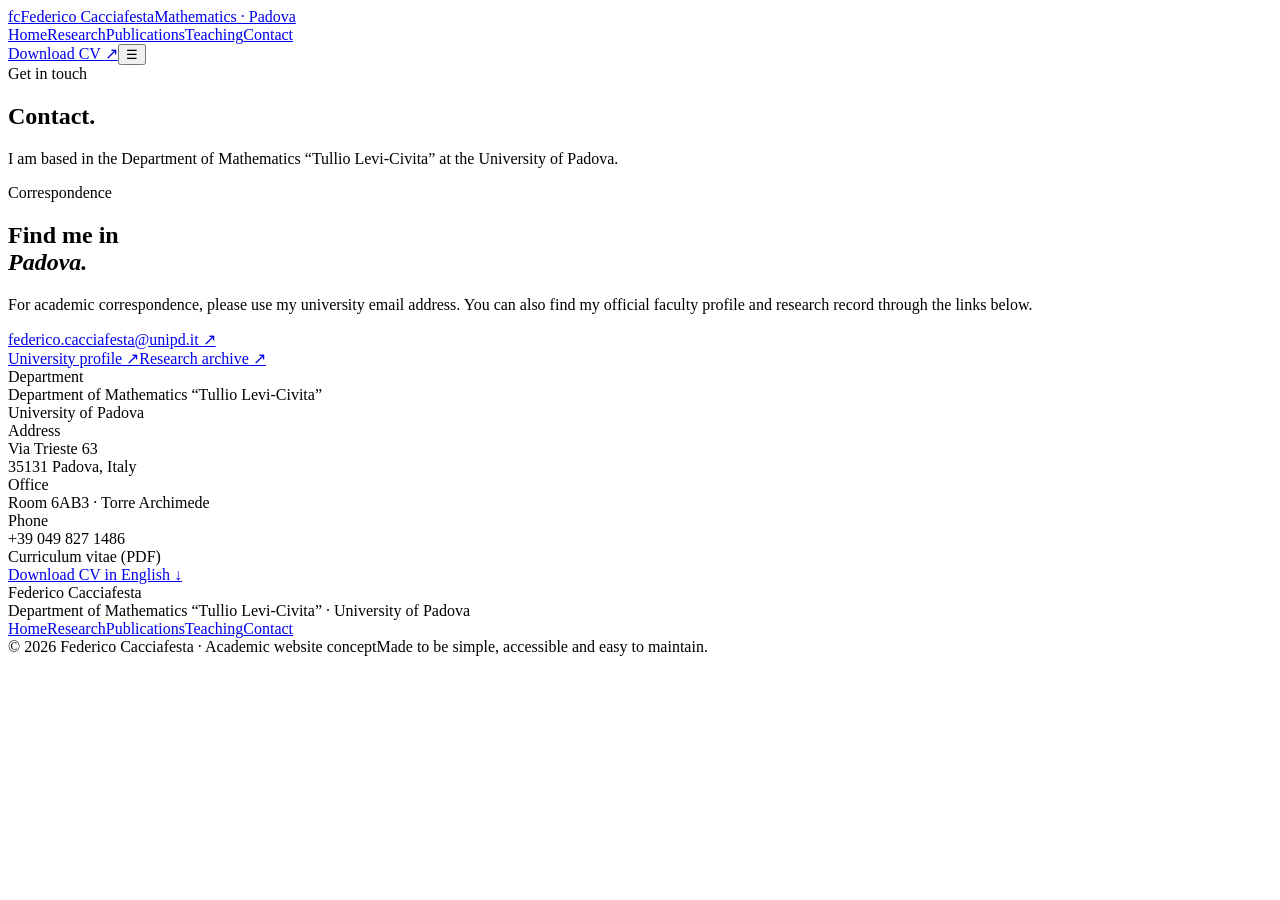
==== contact.html @ 2d8ecb3c "Add files via upload" ====
<!doctype html>
<html lang="en">
<head>
<meta charset="utf-8">
<meta name="viewport" content="width=device-width, initial-scale=1">
<meta name="theme-color" content="#182b32">
<meta name="description" content="Federico Cacciafesta — Associate Professor of Mathematics at the University of Padova. Research in dispersive PDEs, Dirac equations, singular potentials, and nonlinear dynamics.">
<title>Contact — University of Padova</title>
<link rel="icon" href="assets/favicon.svg" type="image/svg+xml">
<link rel="stylesheet" href="assets/style.css">
</head>
<body>
<div class="topline" aria-hidden="true"></div>
<header class="site-header" id="site-header"><div class="header-inner container"><a class="identity" href="index.html" aria-label="Federico Cacciafesta homepage"><span class="monogram">fc</span><span class="identity-type"><span class="identity-name">Federico Cacciafesta</span><span class="identity-sub">Mathematics · Padova</span></span></a><nav class="main-nav" aria-label="Main navigation"><a class="nav-link" href="index.html">Home</a><a class="nav-link" href="research.html">Research</a><a class="nav-link" href="publications.html">Publications</a><a class="nav-link" href="teaching.html">Teaching</a><a class="nav-link active" href="contact.html">Contact</a><a class="nav-link mobile-cv" style="display:none" href="assets/CV_Cacciafesta_EN.pdf" download="Federico_Cacciafesta_CV_EN.pdf">Download CV (PDF) ↓</a></nav><a class="nav-cv" href="assets/CV_Cacciafesta_EN.pdf" download="Federico_Cacciafesta_CV_EN.pdf" title="Full academic CV in English">Download CV <span aria-hidden="true">↗</span></a><button class="mobile-menu-btn" type="button" id="menu-toggle" aria-expanded="false" aria-label="Open menu">☰</button></div></header>
<main id="app" tabindex="-1"><div class="fade-in"><section class="page-lead"><div class="container"><div class="eyebrow"><span class="dot"></span>Get in touch</div><h1>Contact<span style="color:var(--orange)">.</span></h1><p>I am based in the Department of Mathematics “Tullio Levi-Civita” at the University of Padova.</p></div></section><div class="page-main"><div class="container contact-layout"><div><div class="eyebrow">Correspondence</div><h2 class="contact-title">Find me in<br><em>Padova.</em></h2><p class="contact-intro">For academic correspondence, please use my university email address. You can also find my official faculty profile and research record through the links below.</p><a class="contact-email" href="mailto:federico.cacciafesta@unipd.it">federico.cacciafesta@unipd.it <span aria-hidden="true">↗</span></a><div class="external-badges"><a class="" href="https://www.math.unipd.it/en/department/people/federico.cacciafesta/" target="_blank" rel="noopener noreferrer">University profile ↗</a><a class="" href="https://www.research.unipd.it/cris/rp/rp84885" target="_blank" rel="noopener noreferrer">Research archive ↗</a></div></div><div class="contact-card"><div class="item"><div class="label">Department</div><div class="val">Department of Mathematics “Tullio Levi-Civita”<br>University of Padova</div></div><div class="item"><div class="label">Address</div><div class="val">Via Trieste 63<br>35131 Padova, Italy</div></div><div class="item"><div class="label">Office</div><div class="val">Room 6AB3 · Torre Archimede</div></div><div class="item"><div class="label">Phone</div><div class="val">+39 049 827 1486</div></div><div class="item"><div class="label">Curriculum vitae (PDF)</div><div class="val"><a href="assets/CV_Cacciafesta_EN.pdf" download="Federico_Cacciafesta_CV_EN.pdf">Download CV in English ↓</a></div></div></div></div></div></div></main>
<footer id="site-footer" class="site-footer"><div class="container"><div class="footer-top"><div><div class="footer-title">Federico Cacciafesta</div><div class="footer-sub">Department of Mathematics “Tullio Levi-Civita” · University of Padova</div></div><nav class="footer-links" aria-label="Footer navigation"><a class="" href="index.html">Home</a><a class="" href="research.html">Research</a><a class="" href="publications.html">Publications</a><a class="" href="teaching.html">Teaching</a><a class="" href="contact.html">Contact</a></nav></div><div class="footer-bottom"><span>© 2026 Federico Cacciafesta · Academic website concept</span><span class="muted">Made to be simple, accessible and easy to maintain.</span></div></div></footer>
<script src="assets/data.js"></script>
<script src="assets/app.js"></script>
</body>
</html>
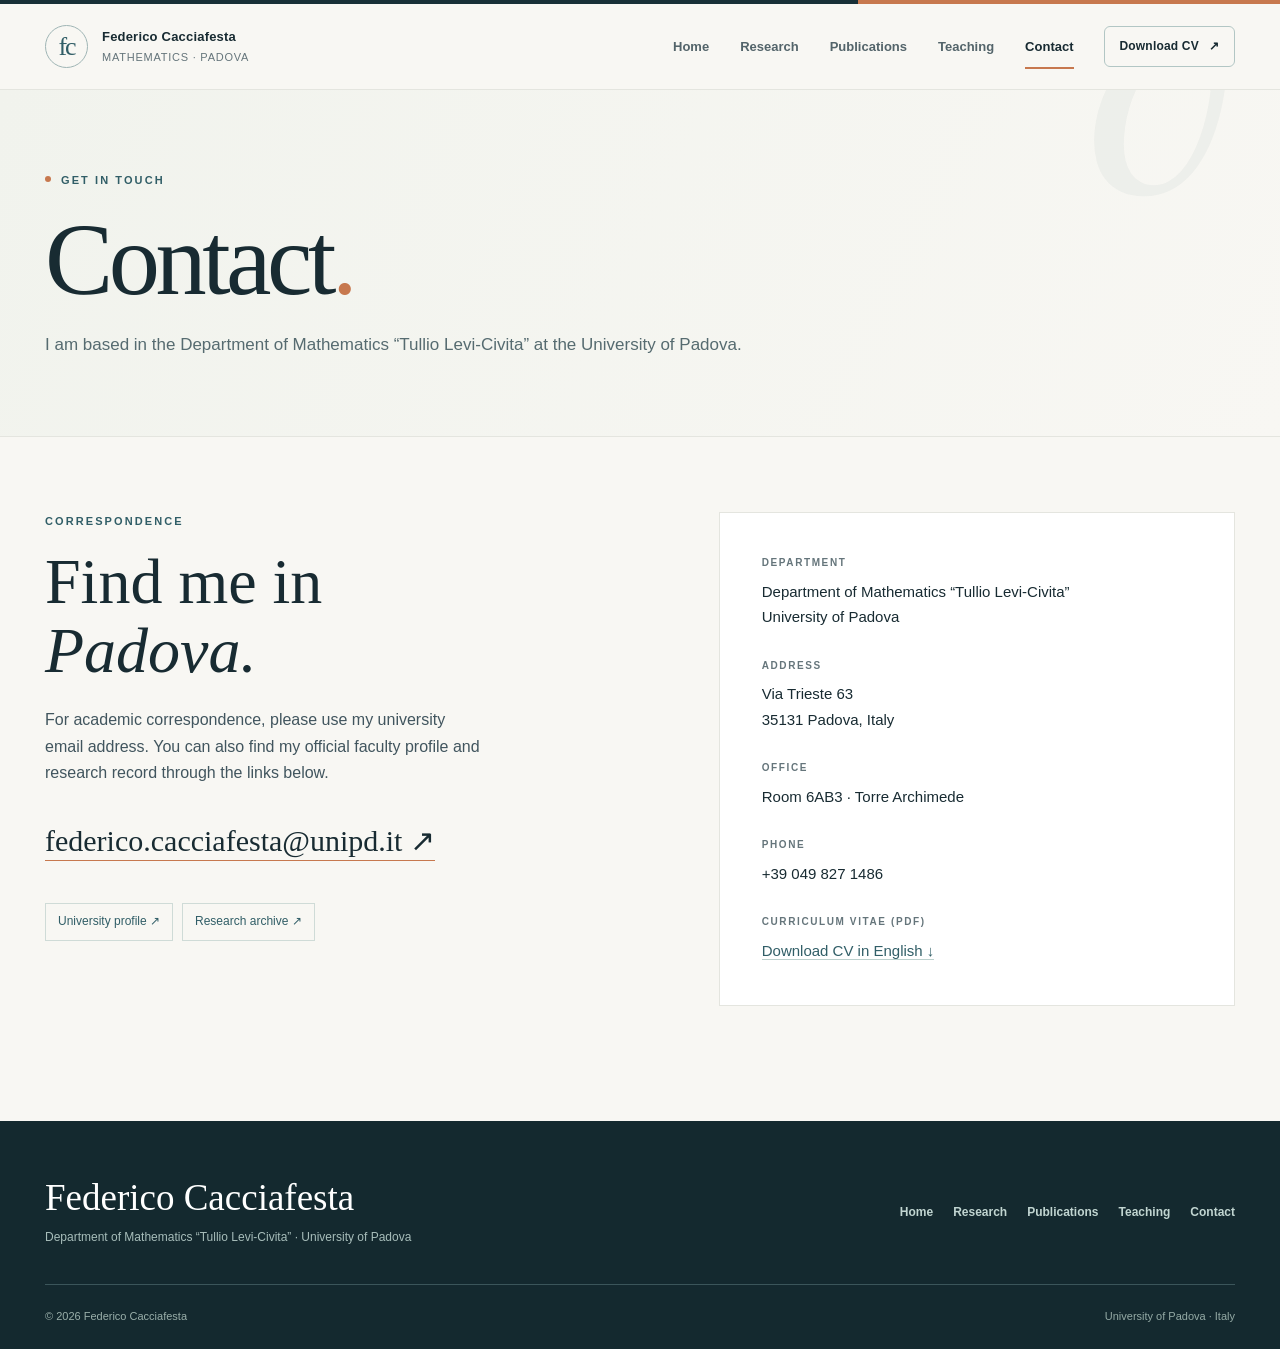
==== commit 4fa1c251: "Add files via upload" ====
--- a/contact.html
+++ b/contact.html
@@ -6,15 +6,15 @@
 <meta name="theme-color" content="#182b32">
 <meta name="description" content="Federico Cacciafesta — Associate Professor of Mathematics at the University of Padova. Research in dispersive PDEs, Dirac equations, singular potentials, and nonlinear dynamics.">
 <title>Contact — University of Padova</title>
-<link rel="icon" href="assets/favicon.svg" type="image/svg+xml">
-<link rel="stylesheet" href="assets/style.css">
+<link rel="icon" href="favicon.svg" type="image/svg+xml">
+<link rel="stylesheet" href="style.css">
 </head>
 <body>
 <div class="topline" aria-hidden="true"></div>
-<header class="site-header" id="site-header"><div class="header-inner container"><a class="identity" href="index.html" aria-label="Federico Cacciafesta homepage"><span class="monogram">fc</span><span class="identity-type"><span class="identity-name">Federico Cacciafesta</span><span class="identity-sub">Mathematics · Padova</span></span></a><nav class="main-nav" aria-label="Main navigation"><a class="nav-link" href="index.html">Home</a><a class="nav-link" href="research.html">Research</a><a class="nav-link" href="publications.html">Publications</a><a class="nav-link" href="teaching.html">Teaching</a><a class="nav-link active" href="contact.html">Contact</a><a class="nav-link mobile-cv" style="display:none" href="assets/CV_Cacciafesta_EN.pdf" download="Federico_Cacciafesta_CV_EN.pdf">Download CV (PDF) ↓</a></nav><a class="nav-cv" href="assets/CV_Cacciafesta_EN.pdf" download="Federico_Cacciafesta_CV_EN.pdf" title="Full academic CV in English">Download CV <span aria-hidden="true">↗</span></a><button class="mobile-menu-btn" type="button" id="menu-toggle" aria-expanded="false" aria-label="Open menu">☰</button></div></header>
-<main id="app" tabindex="-1"><div class="fade-in"><section class="page-lead"><div class="container"><div class="eyebrow"><span class="dot"></span>Get in touch</div><h1>Contact<span style="color:var(--orange)">.</span></h1><p>I am based in the Department of Mathematics “Tullio Levi-Civita” at the University of Padova.</p></div></section><div class="page-main"><div class="container contact-layout"><div><div class="eyebrow">Correspondence</div><h2 class="contact-title">Find me in<br><em>Padova.</em></h2><p class="contact-intro">For academic correspondence, please use my university email address. You can also find my official faculty profile and research record through the links below.</p><a class="contact-email" href="mailto:federico.cacciafesta@unipd.it">federico.cacciafesta@unipd.it <span aria-hidden="true">↗</span></a><div class="external-badges"><a class="" href="https://www.math.unipd.it/en/department/people/federico.cacciafesta/" target="_blank" rel="noopener noreferrer">University profile ↗</a><a class="" href="https://www.research.unipd.it/cris/rp/rp84885" target="_blank" rel="noopener noreferrer">Research archive ↗</a></div></div><div class="contact-card"><div class="item"><div class="label">Department</div><div class="val">Department of Mathematics “Tullio Levi-Civita”<br>University of Padova</div></div><div class="item"><div class="label">Address</div><div class="val">Via Trieste 63<br>35131 Padova, Italy</div></div><div class="item"><div class="label">Office</div><div class="val">Room 6AB3 · Torre Archimede</div></div><div class="item"><div class="label">Phone</div><div class="val">+39 049 827 1486</div></div><div class="item"><div class="label">Curriculum vitae (PDF)</div><div class="val"><a href="assets/CV_Cacciafesta_EN.pdf" download="Federico_Cacciafesta_CV_EN.pdf">Download CV in English ↓</a></div></div></div></div></div></div></main>
+<header class="site-header" id="site-header"><div class="header-inner container"><a class="identity" href="index.html" aria-label="Federico Cacciafesta homepage"><span class="monogram">fc</span><span class="identity-type"><span class="identity-name">Federico Cacciafesta</span><span class="identity-sub">Mathematics · Padova</span></span></a><nav class="main-nav" aria-label="Main navigation"><a class="nav-link" href="index.html">Home</a><a class="nav-link" href="research.html">Research</a><a class="nav-link" href="publications.html">Publications</a><a class="nav-link" href="teaching.html">Teaching</a><a class="nav-link active" href="contact.html">Contact</a><a class="nav-link mobile-cv" style="display:none" href="CV_Cacciafesta_EN.pdf" download="Federico_Cacciafesta_CV_EN.pdf">Download CV (PDF) ↓</a></nav><a class="nav-cv" href="CV_Cacciafesta_EN.pdf" download="Federico_Cacciafesta_CV_EN.pdf" title="Full academic CV in English">Download CV <span aria-hidden="true">↗</span></a><button class="mobile-menu-btn" type="button" id="menu-toggle" aria-expanded="false" aria-label="Open menu">☰</button></div></header>
+<main id="app" tabindex="-1"><div class="fade-in"><section class="page-lead"><div class="container"><div class="eyebrow"><span class="dot"></span>Get in touch</div><h1>Contact<span style="color:var(--orange)">.</span></h1><p>I am based in the Department of Mathematics “Tullio Levi-Civita” at the University of Padova.</p></div></section><div class="page-main"><div class="container contact-layout"><div><div class="eyebrow">Correspondence</div><h2 class="contact-title">Find me in<br><em>Padova.</em></h2><p class="contact-intro">For academic correspondence, please use my university email address. You can also find my official faculty profile and research record through the links below.</p><a class="contact-email" href="mailto:federico.cacciafesta@unipd.it">federico.cacciafesta@unipd.it <span aria-hidden="true">↗</span></a><div class="external-badges"><a class="" href="https://www.math.unipd.it/en/department/people/federico.cacciafesta/" target="_blank" rel="noopener noreferrer">University profile ↗</a><a class="" href="https://www.research.unipd.it/cris/rp/rp84885" target="_blank" rel="noopener noreferrer">Research archive ↗</a></div></div><div class="contact-card"><div class="item"><div class="label">Department</div><div class="val">Department of Mathematics “Tullio Levi-Civita”<br>University of Padova</div></div><div class="item"><div class="label">Address</div><div class="val">Via Trieste 63<br>35131 Padova, Italy</div></div><div class="item"><div class="label">Office</div><div class="val">Room 6AB3 · Torre Archimede</div></div><div class="item"><div class="label">Phone</div><div class="val">+39 049 827 1486</div></div><div class="item"><div class="label">Curriculum vitae (PDF)</div><div class="val"><a href="CV_Cacciafesta_EN.pdf" download="Federico_Cacciafesta_CV_EN.pdf">Download CV in English ↓</a></div></div></div></div></div></div></main>
 <footer id="site-footer" class="site-footer"><div class="container"><div class="footer-top"><div><div class="footer-title">Federico Cacciafesta</div><div class="footer-sub">Department of Mathematics “Tullio Levi-Civita” · University of Padova</div></div><nav class="footer-links" aria-label="Footer navigation"><a class="" href="index.html">Home</a><a class="" href="research.html">Research</a><a class="" href="publications.html">Publications</a><a class="" href="teaching.html">Teaching</a><a class="" href="contact.html">Contact</a></nav></div><div class="footer-bottom"><span>© 2026 Federico Cacciafesta · Academic website concept</span><span class="muted">Made to be simple, accessible and easy to maintain.</span></div></div></footer>
-<script src="assets/data.js"></script>
-<script src="assets/app.js"></script>
+<script src="data.js"></script>
+<script src="app.js"></script>
 </body>
 </html>
--- a/style.css
+++ b/style.css
@@ -0,0 +1,192 @@
+@import url('https://fonts.googleapis.com/css2?family=DM+Sans:wght@400;500;600;700&family=Instrument+Serif:ital@0;1&display=swap');
+:root{
+ --ink:#182b32;--ink-light:#41555e;--quiet:#65757b;--paper:#f8f7f3;--white:#fff;--rule:#e4e5df;
+ --sea:#315e67;--sea-light:#e4eeed;--orange:#c7784e;--cream:#f1f0e9;--night:#183037;
+ --serif:'Instrument Serif',Georgia,'Times New Roman',serif;
+ --sans:'DM Sans',-apple-system,BlinkMacSystemFont,'Segoe UI',sans-serif;
+ --width:1190px;
+}
+*{box-sizing:border-box}html{scroll-behavior:smooth}body{margin:0;color:var(--ink);background:var(--paper);font:15.5px/1.65 var(--sans);-webkit-font-smoothing:antialiased}
+::selection{background:#c7ded8;color:var(--ink)}a{color:inherit;text-decoration:none}a:focus-visible,button:focus-visible,input:focus-visible,select:focus-visible{outline:3px solid var(--orange);outline-offset:3px}button,input,select{font:inherit}button{cursor:pointer}img,svg{max-width:100%}p{margin:0 0 1.15em}h1,h2,h3,h4{margin:0;font-weight:400}h1,h2,h3{font-family:var(--serif)}
+.container{width:min(calc(100% - 80px),var(--width));margin:0 auto}.topline{height:4px;background:linear-gradient(90deg,#183037 0%,#183037 67%,#c7784e 67%,#c7784e 100%)}
+.site-header{height:86px;background:rgba(248,247,243,.96);border-bottom:1px solid var(--rule);position:sticky;top:0;z-index:90;backdrop-filter:blur(18px)}
+.header-inner{height:100%;display:flex;align-items:center;justify-content:space-between;gap:30px}.identity{display:flex;gap:14px;align-items:center;min-width:244px}.monogram{width:43px;height:43px;border:1px solid #9eb4b4;border-radius:50%;display:grid;place-items:center;font-family:var(--serif);font-size:26px;letter-spacing:-.08em;color:var(--sea)}
+.identity-type{display:flex;flex-direction:column;line-height:1.24}.identity-name{font-size:13px;font-weight:700;letter-spacing:.015em}.identity-sub{font-size:11px;letter-spacing:.07em;color:var(--quiet);margin-top:6px;text-transform:uppercase}
+.main-nav{display:flex;align-items:center;gap:31px;margin-left:auto}.nav-link{color:#53646a;font-size:13px;font-weight:600;position:relative;transition:color .2s}.nav-link:hover,.nav-link.active{color:var(--ink)}.nav-link.active:after{content:'';position:absolute;left:0;right:0;bottom:-12px;height:2px;background:var(--orange)}
+.nav-cv{display:inline-flex;align-items:center;gap:10px;border:1px solid #b2c6c4;border-radius:6px;padding:10px 15px;font-size:12px;letter-spacing:.015em;font-weight:700;white-space:nowrap;transition:.2s}.nav-cv:hover{border-color:var(--ink);background:var(--sea-light)}
+.mobile-menu-btn{display:none;border:1px solid var(--rule);border-radius:6px;background:transparent;padding:8px 12px;color:var(--ink);font-size:22px;line-height:1}
+.eyebrow{font-size:11px;letter-spacing:.19em;text-transform:uppercase;font-weight:700;color:var(--sea)}.eyebrow.white{color:#a3c3c0}.eyebrow .dot{width:6px;height:6px;border-radius:100%;background:var(--orange);display:inline-block;margin:0 10px 2px 0}
+.hero{position:relative;overflow:hidden;background:var(--paper);border-bottom:1px solid var(--rule)}.hero-inner{min-height:655px;display:grid;grid-template-columns:56% 44%;align-items:center;gap:12px;padding:67px 0 79px}.hero-copy{position:relative;z-index:2}.hero h1{font-size:95px;font-size:clamp(70px,7.2vw,107px);line-height:.98;letter-spacing:-.055em;margin:23px 0 20px;max-width:750px}.hero h1 em{font-style:italic;color:var(--sea);font-weight:400}.hero-role{font-size:17px;font-weight:700;letter-spacing:-.016em}.hero-institution{margin-top:5px;color:var(--quiet);font-size:15px}.hero-desc{max-width:540px;margin:31px 0 33px;color:var(--ink-light);font-size:17px;line-height:1.77}.hero-actions{display:flex;gap:12px;align-items:center;flex-wrap:wrap}
+.button{display:inline-flex;align-items:center;justify-content:center;gap:14px;border-radius:5px;padding:13px 20px;min-height:49px;font-weight:700;font-size:12px;letter-spacing:.01em;border:1px solid transparent;transition:transform .2s,background .2s,border-color .2s}.button:hover{transform:translateY(-2px)}.button-primary{background:var(--ink);color:white}.button-primary:hover{background:#31545c}.button-secondary{border-color:#b8c8c6;background:transparent;color:var(--ink)}.button-secondary:hover{background:var(--sea-light);border-color:var(--sea)}.button svg{width:15px;height:15px}
+.hero-art{align-self:stretch;min-height:580px;position:relative;display:flex;align-items:center;justify-content:center}.art-square{position:absolute;inset:7% 0 4% 4%;background:linear-gradient(145deg,#e8ece7 0%,#dbe8e4 56%,#e8e8df 100%);border-radius:180px 180px 13px 13px;overflow:hidden}.art-grid{position:absolute;inset:0;background-image:linear-gradient(rgba(31,80,84,.055) 1px,transparent 1px),linear-gradient(90deg,rgba(31,80,84,.055) 1px,transparent 1px);background-size:35px 35px;mask-image:linear-gradient(to top,transparent,black 40%)}.art-svg{position:absolute;inset:8% 2% 7% 0;width:100%;height:85%}.art-label{position:absolute;bottom:12%;left:15%;font:italic 33px var(--serif);color:var(--sea);letter-spacing:.015em}.art-stamp{position:absolute;right:0;top:19%;width:102px;height:102px;border:1px solid #a8bfbb;border-radius:50%;background:rgba(247,248,242,.78);display:grid;place-items:center;text-align:center;font-size:10px;line-height:1.7;text-transform:uppercase;letter-spacing:.13em;color:var(--sea);transform:rotate(12deg)}.art-index{position:absolute;top:13%;left:13%;font-size:10px;letter-spacing:.12em;color:#65827f;writing-mode:vertical-rl}
+.mini-strip{border-bottom:1px solid var(--rule);background:white}.strip-inner{display:flex;justify-content:space-between;align-items:center;gap:22px;padding:24px 0}.strip-label{font-size:11px;letter-spacing:.14em;color:var(--quiet);font-weight:700;text-transform:uppercase;white-space:nowrap}.strip-items{display:flex;gap:12px;flex-wrap:wrap;justify-content:flex-end}.strip-items span{font-size:12px;background:var(--paper);border-radius:2px;padding:7px 12px;color:#4f6666}
+.section{padding:112px 0}.section-white{background:white}.section-offwhite{background:var(--paper)}.section-dark{background:var(--night);color:#f5f7f3}.section-head{display:flex;justify-content:space-between;gap:35px;align-items:end;margin-bottom:44px}.section-head h2{font-size:59px;font-size:clamp(46px,5vw,65px);line-height:1.05;letter-spacing:-.026em;margin:10px 0 0}.section-intro{max-width:390px;color:var(--quiet);margin:0;font-size:15px;line-height:1.8}.section-dark .section-intro{color:#b4c9c7}.text-link{font-size:12px;font-weight:700;border-bottom:1px solid var(--orange);padding-bottom:5px;white-space:nowrap}.text-link:hover{color:var(--orange)}.small-arrow{font-size:18px;margin-left:8px}
+.research-grid{display:grid;grid-template-columns:repeat(2,minmax(0,1fr));gap:18px}.research-card{display:flex;min-height:255px;flex-direction:column;align-items:flex-start;padding:29px 28px;border:1px solid var(--rule);background:#fcfcfa;transition:background .2s,border-color .2s,transform .2s}.research-card:hover{background:var(--sea-light);border-color:#c5d6d2;transform:translateY(-4px)}.research-card .num{font:italic 28px var(--serif);color:var(--orange)}.research-card h3{font-size:29px;line-height:1.13;letter-spacing:-.014em;margin-top:29px}.research-card p{color:var(--quiet);font-size:13px;line-height:1.85;margin:14px 0 24px}.research-card .arrow{font-size:21px;margin-top:auto;color:var(--sea)}
+.recent-list{border-top:1px solid rgba(255,255,255,.23)}.recent-item{display:grid;grid-template-columns:95px 1fr auto;gap:30px;align-items:start;padding:29px 4px;border-bottom:1px solid rgba(255,255,255,.18);transition:background .2s}.recent-item:hover{background:rgba(255,255,255,.035)}.recent-year{font-size:12px;letter-spacing:.07em;color:#a8c5c3;padding-top:9px}.recent-item h3{font:26px/1.18 var(--serif);max-width:790px;margin:0 0 9px}.recent-item p{font-size:12px;color:#c0d1cd;margin:0}.recent-arrow{width:34px;height:34px;border:1px solid rgba(255,255,255,.35);border-radius:50%;display:grid;place-items:center;align-self:center;font-size:16px;color:white}.section-bottom{margin-top:36px}
+.cta-panel{background:#e6eeeb;display:grid;grid-template-columns:1fr auto;align-items:center;gap:40px;padding:55px 60px}.cta-panel h2{font-size:50px;line-height:1.05;letter-spacing:-.02em;margin:7px 0 14px}.cta-panel p{margin:0;color:#58706e;font-size:14px}
+.page-lead{background:linear-gradient(115deg,#f1f3ed,var(--paper));padding:81px 0 76px;border-bottom:1px solid var(--rule);position:relative;overflow:hidden}.page-lead:after{content:'∂';font:italic 320px var(--serif);color:rgba(65,105,103,.05);position:absolute;right:3%;top:-190px;pointer-events:none}.page-lead h1{font-size:100px;font-size:clamp(66px,8vw,110px);line-height:1.05;letter-spacing:-.044em;margin:17px 0 16px}.page-lead p{max-width:700px;font-size:17px;color:#566b70;line-height:1.8;margin:0}.page-main{padding:75px 0 115px;min-height:540px}.two-col{display:grid;grid-template-columns:1fr 2.15fr;gap:70px}.side-note{border-top:2px solid var(--orange);padding-top:18px;align-self:start}.side-note .small{font-size:12px;color:var(--quiet);line-height:1.85}.side-note h3{font:30px var(--serif);margin-bottom:13px}.body-copy{font-size:16px;line-height:1.9;color:#425960;max-width:760px}.body-copy p{margin-bottom:22px}.body-copy strong{color:var(--ink)}
+.detail-grid{display:grid;grid-template-columns:1fr 1fr;gap:20px;margin-top:52px}.detail-card{border:1px solid var(--rule);background:white;padding:35px}.detail-card .top{display:flex;justify-content:space-between;gap:12px;margin-bottom:20px}.detail-card .index{font:italic 30px var(--serif);color:var(--orange)}.detail-card .glyph{font:italic 31px var(--serif);color:#8aacaa}.detail-card h3{font:34px/1.09 var(--serif);margin-bottom:15px}.detail-card p{font-size:13px;color:#677a7c;margin:0;line-height:1.86}.detail-card .selected{margin-top:25px;border-top:1px solid var(--rule);padding-top:17px;font-size:12px;font-weight:600;color:var(--sea)}.detail-card .selected a{text-decoration:underline;text-decoration-color:#bacfc8;text-underline-offset:5px}
+.pub-toolbar{display:flex;justify-content:space-between;gap:16px;flex-wrap:wrap;margin:0 0 17px}.searchbox{display:flex;align-items:center;gap:12px;border:1px solid #d9ded9;background:white;padding:0 15px;min-height:52px;flex:1;min-width:260px}.searchbox svg{width:17px;height:17px;color:#8a9d98}.searchbox input{border:0;outline:0;background:transparent;width:100%;height:50px;color:var(--ink);font-size:13px}.searchbox input:focus-visible{outline:none}.filter-select{border:1px solid #d9ded9;padding:0 16px;min-height:52px;background:white;color:var(--ink);min-width:154px;font-size:12px}.filter-pills{display:flex;gap:8px;flex-wrap:wrap;margin-bottom:31px}.filter-btn{padding:9px 13px;border:1px solid #dce2df;background:transparent;color:#567072;border-radius:20px;font-size:12px}.filter-btn:hover{border-color:var(--sea)}.filter-btn.active{background:var(--ink);color:white;border-color:var(--ink)}.results-meta{display:flex;align-items:center;justify-content:space-between;color:#70807d;font-size:12px;letter-spacing:.04em;text-transform:uppercase;margin:27px 0 11px}.publication-list{border-top:1px solid var(--rule)}.pub-item{display:grid;grid-template-columns:62px minmax(0,1fr) 96px;gap:20px;padding:26px 8px;border-bottom:1px solid var(--rule);background:transparent}.pub-item:hover{background:#fff}.pub-year{font:italic 25px var(--serif);color:var(--sea);line-height:1.2}.pub-title{font:24px/1.22 var(--serif);margin:0 0 7px;letter-spacing:-.005em}.pub-authors{font-size:12px;color:#667979;margin:0 0 4px}.pub-venue{font-size:12px;color:#87918d;margin:0}.pub-topic{display:inline-flex;font-size:10px;line-height:1.4;letter-spacing:.02em;border:1px solid #dce4e1;color:#5b7775;margin-top:11px;padding:4px 8px}.pub-open{display:inline-flex;align-self:start;justify-content:flex-end;gap:5px;font-size:12px;font-weight:700;color:var(--sea);white-space:nowrap;margin-top:6px}.pub-open:hover{text-decoration:underline}.no-results{padding:38px 10px;color:var(--quiet)}.proceedings{margin-top:80px}.proceedings h2{font:46px var(--serif);margin-bottom:20px}.proceed-item{display:flex;gap:22px;border-top:1px solid var(--rule);padding:19px 7px}.proceed-item .proceed-n{font:italic 20px var(--serif);color:var(--orange);min-width:34px}.proceed-item h3{font:22px var(--serif)}.proceed-item p{font-size:12px;color:var(--quiet);margin:5px 0 0}
+.course-current{display:grid;grid-template-columns:1fr 2fr;gap:50px;background:var(--night);color:white;padding:50px 55px;margin-bottom:45px}.course-current .year{font:italic 58px var(--serif);line-height:1.08}.course-current .tiny{font-size:11px;text-transform:uppercase;letter-spacing:.16em;color:#b4cdca}.course-current h2{font:45px/1.06 var(--serif);margin:14px 0}.course-current p{font-size:13px;color:#d1deda;line-height:1.8}.course-current a{color:#d9eae7;border-bottom:1px solid #d9eae7;font-size:12px;font-weight:700}.course-history h2{font:42px var(--serif);margin:50px 0 20px}.course-entry{display:grid;grid-template-columns:150px 1fr auto;gap:20px;padding:27px 7px;border-top:1px solid var(--rule);align-items:center}.course-entry .date{font-family:var(--serif);font-size:24px;color:var(--sea)}.course-entry h3{font:24px var(--serif)}.course-entry p{font-size:12px;color:var(--quiet);margin:6px 0 0}.course-entry a{font-size:12px;color:var(--sea);font-weight:700;border-bottom:1px solid #a9c0bd}
+.contact-layout{display:grid;grid-template-columns:1.15fr 1fr;gap:80px}.contact-title{font:55px/1.07 var(--serif);font-size:clamp(42px,5vw,65px);margin:18px 0 22px}.contact-intro{font-size:16px;color:var(--ink-light);max-width:440px}.contact-email{font:clamp(20px,2.5vw,30px)/1.3 var(--serif);border-bottom:1px solid var(--orange);display:inline-block;margin:16px 0 16px;overflow-wrap:anywhere}.contact-card{background:white;border:1px solid var(--rule);padding:42px}.contact-card .item{margin-bottom:28px}.contact-card .item:last-child{margin-bottom:0}.contact-card .label{font-size:10px;text-transform:uppercase;letter-spacing:.16em;color:var(--quiet);font-weight:700;margin-bottom:7px}.contact-card .val{font-size:15px;line-height:1.7}.contact-card .val a{color:var(--sea);border-bottom:1px solid #bcd0cd}.external-badges{display:flex;gap:9px;flex-wrap:wrap;margin:26px 0}.external-badges a{border:1px solid #cfdbd7;padding:8px 12px;font-size:12px;color:var(--sea)}.external-badges a:hover{background:var(--sea-light)}
+.site-footer{background:#14292f;color:#d3e0dd;padding:58px 0 24px}.footer-top{display:flex;justify-content:space-between;gap:50px;border-bottom:1px solid #3b555a;padding-bottom:36px}.footer-title{font:37px/1.04 var(--serif);color:white}.footer-sub{font-size:12px;color:#a7bdba;margin-top:10px}.footer-links{display:flex;gap:20px;flex-wrap:wrap;align-items:center}.footer-links a{font-size:12px;font-weight:600;color:#c1d5d1}.footer-links a:hover{color:white;text-decoration:underline}.footer-bottom{padding-top:22px;display:flex;justify-content:space-between;gap:20px;font-size:11px;color:#9aafaa}.footer-bottom .muted{color:#95aba6}
+.fade-in{animation:fadeup .45s ease both}@keyframes fadeup{from{opacity:0;transform:translateY(8px)}to{opacity:1;transform:translateY(0)}}
+@media(max-width:1000px){.container{width:min(calc(100% - 56px),var(--width))}.identity{min-width:210px}.main-nav{gap:17px}.hero-inner{grid-template-columns:55% 45%}.hero h1{font-size:clamp(62px,7vw,85px)}.hero-art{min-height:510px}.research-card{padding:23px}.section{padding:85px 0}.two-col{gap:40px}.contact-layout{gap:42px}}
+@media(max-width:760px){.container{width:calc(100% - 36px)}.site-header{height:72px}.identity{min-width:0}.identity-name{font-size:12px}.identity-sub{font-size:10px}.monogram{width:39px;height:39px}.mobile-menu-btn{display:block;margin-left:auto}.nav-cv{margin-left:auto;display:none}.main-nav{display:none;position:absolute;top:72px;left:0;right:0;background:var(--paper);padding:18px;border-bottom:1px solid var(--rule);box-shadow:0 15px 15px rgba(22,44,48,.07);flex-direction:column;align-items:flex-start;gap:0}.main-nav.open{display:flex}.nav-link{padding:11px 9px;width:100%;font-size:14px}.nav-link.active:after{bottom:6px;right:auto;width:27px}.mobile-cv{display:block!important}.hero-inner{grid-template-columns:1fr;gap:12px;min-height:auto;padding:65px 0 47px}.hero h1{font-size:clamp(66px,12vw,91px);margin-top:21px}.hero-desc{font-size:15px;line-height:1.8;margin:27px 0}.hero-art{width:100%;min-height:400px;max-width:450px;margin:12px auto 0}.art-square{inset:4% 7% 2%}.art-svg{inset:0;width:100%;height:100%}.art-stamp{right:6%}.strip-inner{flex-direction:column;align-items:flex-start;gap:14px}.strip-items{justify-content:flex-start}.section{padding:67px 0}.section-head{display:block;margin-bottom:29px}.section-head h2{font-size:52px}.section-intro{margin:18px 0 0}.research-grid{grid-template-columns:1fr}.research-card{min-height:auto;padding:24px}.research-card h3{margin-top:17px}.recent-item{grid-template-columns:52px 1fr 25px;gap:11px;padding:24px 0}.recent-item h3{font-size:23px}.recent-year{font-size:11px}.recent-arrow{width:25px;height:25px;font-size:14px}.cta-panel{grid-template-columns:1fr;padding:33px 28px;gap:25px}.cta-panel h2{font-size:42px}.page-lead{padding:65px 0 61px}.page-lead h1{font-size:69px}.page-lead p{font-size:15px}.page-main{padding:57px 0 80px}.two-col,.detail-grid,.contact-layout{grid-template-columns:1fr;gap:26px}.side-note{max-width:500px}.detail-card{padding:29px}.pub-item{grid-template-columns:48px minmax(0,1fr);gap:12px;padding:22px 2px}.pub-title{font-size:22px}.pub-open{grid-column:2;justify-content:flex-start;margin-top:0}.pub-toolbar{display:block}.searchbox{margin-bottom:10px}.filter-select{width:100%}.results-meta{gap:10px}.course-current{grid-template-columns:1fr;gap:17px;padding:35px 27px}.course-current .year{font-size:44px}.course-current h2{font-size:37px}.course-entry{grid-template-columns:93px 1fr;gap:12px}.course-entry .date{font-size:21px}.course-entry h3{font-size:21px}.course-entry a{grid-column:2;justify-self:start}.contact-card{padding:28px}.footer-top{display:block}.footer-links{margin-top:24px}.footer-bottom{display:block;line-height:2}}
+@media(prefers-reduced-motion:reduce){html{scroll-behavior:auto}*,*:before,*:after{animation-duration:0.01ms!important;transition-duration:0.01ms!important}}
+
+/* Portrait photograph supplied by the website owner. */
+.hero-portrait{min-height:580px;display:flex;align-items:center;justify-content:center;padding:20px 20px 20px 42px}
+.hero-portrait:before{content:'';position:absolute;inset:8% 0 7% 9%;background:#e6eeeb;border-radius:9px;transform:translate(17px,17px)}
+.portrait-image{position:relative;display:block;width:100%;height:530px;max-width:410px;object-fit:cover;object-position:center 36%;border-radius:7px;box-shadow:0 12px 32px rgba(17,39,42,.10)}
+.hero-copy .hero-actions{margin-top:34px}
+@media(max-width:1000px){.hero-portrait{min-height:510px;padding:16px 8px 16px 25px}.portrait-image{height:475px}}
+@media(max-width:760px){.hero-portrait{width:min(100%,430px);min-height:0;max-width:430px;padding:12px 19px 22px 10px;margin-top:22px}.hero-portrait:before{inset:6% 0 6% 6%;transform:translate(11px,11px)}.portrait-image{height:auto;aspect-ratio:4 / 4.1;object-position:center 31%}.research-grid{grid-template-columns:1fr}}
+
+/* Second editorial revision: Research / publications. */
+.research-intro{max-width:880px;margin:0 0 58px}
+.research-intro p{margin-bottom:16px}
+.research-intro p:last-child{margin-bottom:0}
+.detail-grid{margin-top:0}
+.pub-year-group{display:grid;grid-template-columns:112px minmax(0,1fr);gap:28px;padding:24px 0 2px;border-bottom:1px solid var(--rule)}
+.pub-year-heading{font:italic 37px/1.15 var(--serif);color:var(--sea);margin:4px 0 0}
+.pub-year-entries{min-width:0}
+.pub-item{grid-template-columns:minmax(0,1fr) 100px;gap:24px;padding:20px 10px 23px 0;align-items:start}
+.pub-year-entries .pub-item:first-child{padding-top:2px}
+.pub-year-entries .pub-item:last-child{border-bottom:0}
+.pub-details{min-width:0}
+.pub-glyph{display:inline-block;margin-top:8px;font:italic 25px/1.2 var(--serif);color:#6f9591;cursor:help}
+@media(max-width:760px){
+  .research-intro{margin-bottom:34px}
+  .pub-year-group{grid-template-columns:1fr;gap:12px;padding:25px 0 5px}
+  .pub-year-heading{font-size:33px;margin:0}
+  .pub-item{grid-template-columns:minmax(0,1fr);gap:8px;padding:19px 0 21px}
+  .pub-year-entries .pub-item:first-child{padding-top:10px}
+  .pub-open{grid-column:1;justify-content:flex-start}
+}
+
+
+/* Research constellation: a linked diagram, not a row of topic cards. */
+.topics-section{padding:80px 0 78px;background:#fff;border-bottom:1px solid var(--rule);overflow:hidden}
+.topics-heading{display:flex;justify-content:space-between;align-items:flex-end;gap:28px;margin-bottom:2px}
+.topics-heading h2{font:normal clamp(46px,5vw,64px)/1.05 var(--serif);letter-spacing:-.025em;margin-top:8px}
+.topics-heading h2 em{font-weight:400;color:var(--sea)}
+.topics-hint{font-size:12px;color:var(--quiet);letter-spacing:.015em;padding-bottom:13px}
+.topic-map{width:min(100%,1000px);height:570px;margin:10px auto 0;position:relative;isolation:isolate}
+.topic-paths{position:absolute;inset:0;height:100%;width:100%;overflow:visible;pointer-events:none;opacity:.65;z-index:0}
+.topic-paths path{fill:none;stroke:#99b9b1;stroke-width:1.25;stroke-dasharray:5 7;vector-effect:non-scaling-stroke}
+.topic-scribble{position:absolute;left:4%;top:43%;font:italic 110px/1 var(--serif);color:#e7eeea;transform:rotate(-12deg);user-select:none;pointer-events:none;z-index:0}
+.topic-node{--diam:160px;--tint:rgba(204,230,224,.67);--edge:rgba(73,135,133,.35);position:absolute;z-index:1;display:flex;flex-direction:column;justify-content:center;align-items:center;gap:5px;width:var(--diam);height:var(--diam);border-radius:50%;background:var(--tint);border:1px solid var(--edge);box-shadow:0 11px 25px rgba(27,69,72,.038),inset 0 0 28px rgba(255,255,255,.32);text-align:center;color:#244b52;font-weight:600;font-size:15px;line-height:1.23;letter-spacing:-.017em;transform:translate(-50%,-50%);transition:background-color .24s,box-shadow .24s,transform .24s,border-color .24s;backdrop-filter:blur(1px)}
+.topic-node:hover,.topic-node:focus-visible{background:#dcefeb;border-color:#537e80;box-shadow:0 13px 35px rgba(32,84,82,.15);transform:translate(-50%,-50%) scale(1.05);z-index:4}
+.topic-icon{font:italic 27px/1 var(--serif);font-weight:400;color:#51827e;display:block;margin-bottom:3px}
+.topic-dirac{left:25.5%;top:43.3%;--diam:225px;--tint:rgba(200,228,221,.76)}
+.topic-dispersive{left:45%;top:40%;--diam:250px;--tint:rgba(218,237,229,.75);z-index:2;font-size:18px}
+.topic-dispersive .topic-icon{font-size:33px}
+.topic-strichartz{left:62.5%;top:24%;--diam:165px;--tint:rgba(240,220,197,.67);--edge:rgba(179,119,79,.3);font-family:var(--serif);font-size:19px;font-weight:400;color:#78543e}
+.topic-manifolds{left:74.5%;top:51%;--diam:225px;--tint:rgba(211,231,229,.75)}
+.topic-nonlinear{left:55%;top:70%;--diam:200px;--tint:rgba(219,230,240,.73)}
+.topic-invariant{left:29%;top:72%;--diam:200px;--tint:rgba(241,230,215,.8);--edge:rgba(161,133,94,.29);color:#635646}
+.topic-harmonic{left:75.7%;top:79%;--diam:173px;--tint:rgba(222,229,223,.85)}
+.topic-node:focus-visible{outline:3px solid var(--orange);outline-offset:3px}
+.detail-card[id]{scroll-margin-top:110px}
+@media(max-width:760px){
+  .topics-section{padding:65px 0 62px}
+  .topics-heading{display:block}
+  .topics-heading h2{font-size:52px}
+  .topics-hint{display:block;padding:12px 0 0}
+  .topic-map{width:min(100%,420px);height:675px;margin-top:10px}
+  .topic-paths,.topic-scribble{display:none}
+  .topic-node{font-size:12.5px;gap:2px;box-shadow:0 5px 12px rgba(27,69,72,.04)}
+  .topic-icon{font-size:22px;margin-bottom:3px}
+  .topic-dirac{left:26%;top:13.5%;--diam:148px}
+  .topic-dispersive{left:60%;top:21%;--diam:168px;font-size:15px}
+  .topic-dispersive .topic-icon{font-size:27px}
+  .topic-strichartz{left:38%;top:36%;--diam:124px;font-size:16px}
+  .topic-manifolds{left:65%;top:43%;--diam:157px}
+  .topic-nonlinear{left:36%;top:56%;--diam:148px}
+  .topic-invariant{left:66%;top:71%;--diam:153px}
+  .topic-harmonic{left:39%;top:83%;--diam:126px}
+}
+@media(max-width:370px){.topic-map{height:655px}.topic-dirac{--diam:132px}.topic-dispersive{--diam:149px}.topic-manifolds{--diam:139px}.topic-invariant{--diam:141px}}
+@media(prefers-reduced-motion:reduce){.topic-node{transition:none}}
+
+/* Research theme visual alternatives, revision 5 preview */
+.alt-topics{padding-bottom:76px}
+.alt-topics .topics-heading{margin-bottom:30px}
+.variant-toolbar{display:flex;gap:7px;flex-wrap:wrap;border-bottom:1px solid #dbe3e1;padding-bottom:18px}
+.variant-button{border:1px solid #e3e8e5;background:transparent;color:#758786;font:600 13px/1.2 var(--sans);padding:12px 15px;cursor:pointer;border-radius:3px;transition:background .18s,color .18s,border-color .18s;}
+.variant-button:hover,.variant-button:focus-visible{color:#20464d;border-color:#7d9e9b}
+.variant-button.active{background:#25424b;color:#fff;border-color:#25424b}
+.variant-no{font:500 10px/1 var(--sans);letter-spacing:.11em;opacity:.66;margin-right:7px}
+.variant-caption{padding-top:16px;color:#708481;font:400 13px/1.5 var(--sans);min-height:38px}
+.variant-stage{height:505px;position:relative;width:min(100%,1030px);margin:5px auto 0}
+.topic-variant{display:none;position:absolute;inset:0;isolation:isolate}
+.variant-stage[data-active-viz="network"] [data-variant="network"],.variant-stage[data-active-viz="orbit"] [data-variant="orbit"],.variant-stage[data-active-viz="type"] [data-variant="type"]{display:block}
+.variant-endnote{text-align:right;color:#91a19e;font-size:11px;margin:5px 0 0}
+.topic-variant a:focus-visible{outline:2px solid #c46a40;outline-offset:5px}
+/* Variant 1. Discrete research graph */
+.viz-network{background:radial-gradient(ellipse at 50% 58%,rgba(231,238,232,.38),transparent 57%)}
+.network-lines{position:absolute;inset:0;width:100%;height:100%;z-index:0}
+.network-lines path{fill:none;stroke:#b6c8c3;stroke-width:1.4;vector-effect:non-scaling-stroke}
+.network-coordinate{position:absolute;font-size:10px;letter-spacing:.14em;color:#92a4a0;z-index:1}
+.network-coordinate-a{top:8%;left:2%}.network-coordinate-b{bottom:7%;right:3%}
+.network-node{position:absolute;transform:translate(-50%,-50%);display:flex;flex-direction:column;align-items:center;justify-content:center;gap:8px;border-radius:100%;width:134px;height:134px;border:1px solid #9ebcb6;background:#fff;color:#294e53;text-align:center;line-height:1.22;box-shadow:0 3px 12px rgba(25,60,60,.035);transition:transform .2s,box-shadow .2s,border-color .2s}
+.network-node .the-glyph{font:italic 27px/1 var(--serif);color:#5b8a82}
+.network-node .the-caption{font-size:13px;font-weight:600}
+.network-node:hover{transform:translate(-50%,-50%) scale(1.07);box-shadow:0 12px 32px #264d4d24;border-color:#436c68;z-index:3}
+.network-dispersive{left:49.3%;top:50.2%;width:181px;height:181px;background:#e7f0ed;border-color:#739d97;z-index:2}
+.network-dispersive .the-caption{font-size:15px}.network-dirac{left:20.2%;top:36.1%}.network-manifolds{left:79.1%;top:24.6%}.network-nonlinear{left:78.5%;top:73.0%}.network-measures{left:33%;top:80.4%;background:#faf6ef;border-color:#d6c6b5}.network-harmonic{left:17.4%;top:68.0%}
+/* Variant 2. Geometric orbital diagram */
+.viz-orbits{background:linear-gradient(180deg,#f8faf8 0%,#fff 95%)}
+.orbit-lines{position:absolute;inset:0;width:100%;height:100%;fill:none}
+.orbit-lines ellipse{stroke:#bbcfc9;stroke-width:1.1;stroke-dasharray:3 7}
+.orbit-lines .axis{stroke:#dde6e2;stroke-width:.8;stroke-dasharray:3 9}
+.orbit-lines .axis-dot{stroke:none;fill:#91ada8}
+.orbit-lines .short-tick{stroke:#93aba6;stroke-width:1.4}
+.orbit-center{position:absolute;left:50%;top:49%;transform:translate(-50%,-50%);text-align:center;color:#2b454d;display:flex;flex-direction:column;gap:8px;align-items:center;width:260px}
+.orbit-center>span{font:400 13px/1.2 var(--sans);letter-spacing:.16em;text-transform:uppercase;color:#839791}
+.orbit-center>strong{font:italic 38px/1.05 var(--serif);font-weight:400;letter-spacing:-.02em}
+.orbit-center>small{font:400 11px/1.5 var(--sans);color:#8d9f99;max-width:170px}
+.orbit-topic{position:absolute;transform:translate(-50%,-50%);z-index:1;display:flex;flex-direction:column;gap:2px;align-items:center;background:#fff;min-width:126px;padding:12px 14px;text-align:center;color:#36585b;font:600 13px/1.24 var(--sans);border-radius:40px;border:1px solid #e3eae5;box-shadow:0 7px 17px #1735380a;transition:color .18s,border-color .18s,transform .18s}
+.orbit-topic:hover{color:#b56842;border-color:#c2aea1;transform:translate(-50%,-50%) scale(1.045)}
+.orbit-topic .the-glyph{color:#8ab4a6;font:italic 20px/1 var(--serif)}
+.orbit-dirac{left:16%;top:28%}.orbit-dispersive{left:38%;top:12%}.orbit-manifolds{left:78%;top:22%}.orbit-nonlinear{left:85%;top:69%}.orbit-measures{left:54%;top:88%}.orbit-harmonic{left:15%;top:73%}
+/* Variant 3. Staggered editorial map */
+.viz-type{background:linear-gradient(105deg,#fbfaf7 0%,#f5f8f5 52%,#fff 100%);overflow:hidden}
+.typography-kicker{position:absolute;top:8%;left:5%;font:600 10px/1 var(--sans);color:#81978e;letter-spacing:.2em}
+.type-lines{position:absolute;inset:0;width:100%;height:100%;pointer-events:none}
+.type-lines path{stroke:#c9d8cf;stroke-width:1.5;fill:none;stroke-dasharray:2 9}
+.type-topic{position:absolute;display:flex;align-items:baseline;gap:8px;color:#2c454e;transform:translateY(0);transition:color .2s,transform .2s}
+.type-topic:hover{color:#aa6b46;transform:translateY(-3px)}
+.type-title{font:normal clamp(24px,3.1vw,41px)/1.09 var(--serif);letter-spacing:-.035em}
+.type-index{font:500 10px/1 var(--sans);color:#a9b9b1;align-self:flex-start;padding-top:8px}
+.type-arrow{font:400 15px/1 var(--sans);color:#89a39a;align-self:flex-start;padding-top:7px}
+.type-dirac{left:6%;top:21%}.type-dispersive{left:46%;top:16%}.type-manifolds{left:16%;top:43%}.type-nonlinear{left:52%;top:51%}.type-measures{left:6%;top:70%}.type-harmonic{left:60%;top:76%}
+.type-footnote{position:absolute;bottom:4%;left:6%;font:italic 15px/1.4 var(--serif);color:#81968b}
+@media(max-width:800px){
+  .alt-topics{padding:52px 0 64px}.alt-topics .topics-heading{margin-bottom:20px}
+  .variant-toolbar{gap:5px}.variant-button{font-size:11px;padding:11px 10px}.variant-no{margin-right:4px}
+  .variant-stage{height:485px}
+  .network-node{width:107px;height:107px;gap:5px}.network-node .the-caption{font-size:11px}.network-node .the-glyph{font-size:22px}.network-dispersive{width:140px;height:140px}.network-dispersive .the-caption{font-size:12px}
+  .orbit-center>strong{font-size:30px}.orbit-topic{font-size:11px;min-width:104px;padding:10px}.orbit-topic .the-glyph{font-size:16px}
+}
+@media(max-width:530px){
+  .variant-toolbar{display:grid;grid-template-columns:1fr;gap:6px}.variant-button{text-align:left;max-width:none;width:100%;font-size:13px;padding:11px 14px}
+  .variant-caption{font-size:12px;min-height:60px}
+  .variant-stage{height:550px;width:100%;}
+  .network-coordinate{font-size:8px}.network-node{width:106px;height:106px}.network-node .the-caption{font-size:10.5px}.network-dispersive{width:137px;height:137px}
+  .network-dirac{left:22%;top:25%}.network-dispersive{left:54%;top:42%}.network-manifolds{left:77%;top:14%}.network-nonlinear{left:78%;top:77%}.network-measures{left:30%;top:80%}.network-harmonic{left:18%;top:52%}
+  .network-lines{opacity:.35}
+  .orbit-lines{opacity:.45}.orbit-center{top:48%;width:220px}.orbit-center>strong{font-size:30px}.orbit-center>small{font-size:10px}.orbit-center>span{font-size:10px}
+  .orbit-topic{min-width:0;padding:7px 8px;font-size:10px;white-space:nowrap}.orbit-topic .the-glyph{font-size:14px}
+  .orbit-dirac{left:23%;top:16%}.orbit-dispersive{left:68%;top:13%}.orbit-manifolds{left:74%;top:32%}.orbit-nonlinear{left:75%;top:80%}.orbit-measures{left:45%;top:93%}.orbit-harmonic{left:21%;top:72%}
+  .type-title{font-size:clamp(20px,6vw,31px)}.typography-kicker{top:6%;left:4%}.type-topic{gap:5px}.type-index{font-size:9px}.type-arrow{font-size:12px}
+  .type-dirac{left:5%;top:18%}.type-dispersive{left:15%;top:32%}.type-manifolds{left:9%;top:47%}.type-nonlinear{left:15%;top:62%}.type-measures{left:7%;top:77%}.type-harmonic{left:28%;top:90%}
+  .type-footnote{display:none}
+}
+@media(prefers-reduced-motion:reduce){.variant-button,.network-node,.orbit-topic,.type-topic{transition:none}}
+
+/* Final selected topic graphic: Mathematical Orbits (no design comparison controls) */
+.orbits-only{margin-top:0}
+.orbits-only .viz-orbits{display:block}
+@media(max-width:530px){.orbits-only{height:550px;margin-top:0}}
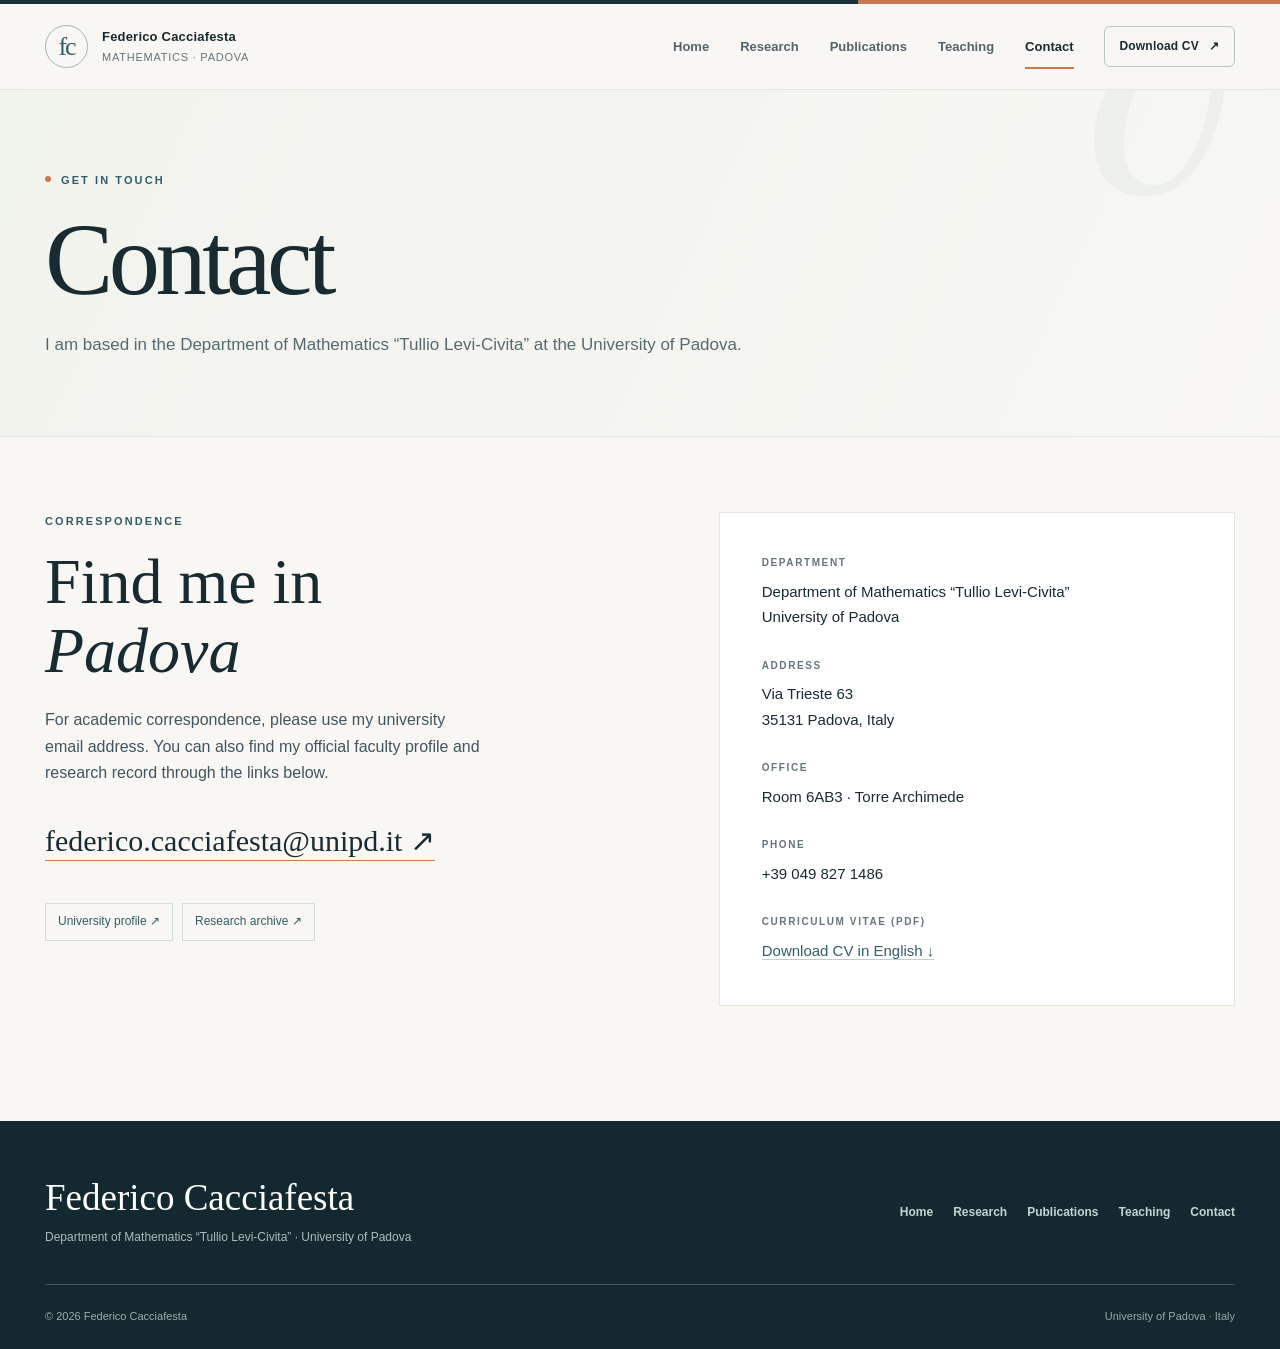
==== commit 692b6e36: "Add files via upload" ====
--- a/contact.html
+++ b/contact.html
@@ -12,7 +12,7 @@
 <body>
 <div class="topline" aria-hidden="true"></div>
 <header class="site-header" id="site-header"><div class="header-inner container"><a class="identity" href="index.html" aria-label="Federico Cacciafesta homepage"><span class="monogram">fc</span><span class="identity-type"><span class="identity-name">Federico Cacciafesta</span><span class="identity-sub">Mathematics · Padova</span></span></a><nav class="main-nav" aria-label="Main navigation"><a class="nav-link" href="index.html">Home</a><a class="nav-link" href="research.html">Research</a><a class="nav-link" href="publications.html">Publications</a><a class="nav-link" href="teaching.html">Teaching</a><a class="nav-link active" href="contact.html">Contact</a><a class="nav-link mobile-cv" style="display:none" href="CV_Cacciafesta_EN.pdf" download="Federico_Cacciafesta_CV_EN.pdf">Download CV (PDF) ↓</a></nav><a class="nav-cv" href="CV_Cacciafesta_EN.pdf" download="Federico_Cacciafesta_CV_EN.pdf" title="Full academic CV in English">Download CV <span aria-hidden="true">↗</span></a><button class="mobile-menu-btn" type="button" id="menu-toggle" aria-expanded="false" aria-label="Open menu">☰</button></div></header>
-<main id="app" tabindex="-1"><div class="fade-in"><section class="page-lead"><div class="container"><div class="eyebrow"><span class="dot"></span>Get in touch</div><h1>Contact<span style="color:var(--orange)">.</span></h1><p>I am based in the Department of Mathematics “Tullio Levi-Civita” at the University of Padova.</p></div></section><div class="page-main"><div class="container contact-layout"><div><div class="eyebrow">Correspondence</div><h2 class="contact-title">Find me in<br><em>Padova.</em></h2><p class="contact-intro">For academic correspondence, please use my university email address. You can also find my official faculty profile and research record through the links below.</p><a class="contact-email" href="mailto:federico.cacciafesta@unipd.it">federico.cacciafesta@unipd.it <span aria-hidden="true">↗</span></a><div class="external-badges"><a class="" href="https://www.math.unipd.it/en/department/people/federico.cacciafesta/" target="_blank" rel="noopener noreferrer">University profile ↗</a><a class="" href="https://www.research.unipd.it/cris/rp/rp84885" target="_blank" rel="noopener noreferrer">Research archive ↗</a></div></div><div class="contact-card"><div class="item"><div class="label">Department</div><div class="val">Department of Mathematics “Tullio Levi-Civita”<br>University of Padova</div></div><div class="item"><div class="label">Address</div><div class="val">Via Trieste 63<br>35131 Padova, Italy</div></div><div class="item"><div class="label">Office</div><div class="val">Room 6AB3 · Torre Archimede</div></div><div class="item"><div class="label">Phone</div><div class="val">+39 049 827 1486</div></div><div class="item"><div class="label">Curriculum vitae (PDF)</div><div class="val"><a href="CV_Cacciafesta_EN.pdf" download="Federico_Cacciafesta_CV_EN.pdf">Download CV in English ↓</a></div></div></div></div></div></div></main>
+<main id="app" tabindex="-1"><div class="fade-in"><section class="page-lead"><div class="container"><div class="eyebrow"><span class="dot"></span>Get in touch</div><h1>Contact</h1><p>I am based in the Department of Mathematics “Tullio Levi-Civita” at the University of Padova.</p></div></section><div class="page-main"><div class="container contact-layout"><div><div class="eyebrow">Correspondence</div><h2 class="contact-title">Find me in<br><em>Padova</em></h2><p class="contact-intro">For academic correspondence, please use my university email address. You can also find my official faculty profile and research record through the links below.</p><a class="contact-email" href="mailto:federico.cacciafesta@unipd.it">federico.cacciafesta@unipd.it <span aria-hidden="true">↗</span></a><div class="external-badges"><a class="" href="https://www.math.unipd.it/en/department/people/federico.cacciafesta/" target="_blank" rel="noopener noreferrer">University profile ↗</a><a class="" href="https://www.research.unipd.it/cris/rp/rp84885" target="_blank" rel="noopener noreferrer">Research archive ↗</a></div></div><div class="contact-card"><div class="item"><div class="label">Department</div><div class="val">Department of Mathematics “Tullio Levi-Civita”<br>University of Padova</div></div><div class="item"><div class="label">Address</div><div class="val">Via Trieste 63<br>35131 Padova, Italy</div></div><div class="item"><div class="label">Office</div><div class="val">Room 6AB3 · Torre Archimede</div></div><div class="item"><div class="label">Phone</div><div class="val">+39 049 827 1486</div></div><div class="item"><div class="label">Curriculum vitae (PDF)</div><div class="val"><a href="CV_Cacciafesta_EN.pdf" download="Federico_Cacciafesta_CV_EN.pdf">Download CV in English ↓</a></div></div></div></div></div></div></main>
 <footer id="site-footer" class="site-footer"><div class="container"><div class="footer-top"><div><div class="footer-title">Federico Cacciafesta</div><div class="footer-sub">Department of Mathematics “Tullio Levi-Civita” · University of Padova</div></div><nav class="footer-links" aria-label="Footer navigation"><a class="" href="index.html">Home</a><a class="" href="research.html">Research</a><a class="" href="publications.html">Publications</a><a class="" href="teaching.html">Teaching</a><a class="" href="contact.html">Contact</a></nav></div><div class="footer-bottom"><span>© 2026 Federico Cacciafesta · Academic website concept</span><span class="muted">Made to be simple, accessible and easy to maintain.</span></div></div></footer>
 <script src="data.js"></script>
 <script src="app.js"></script>
